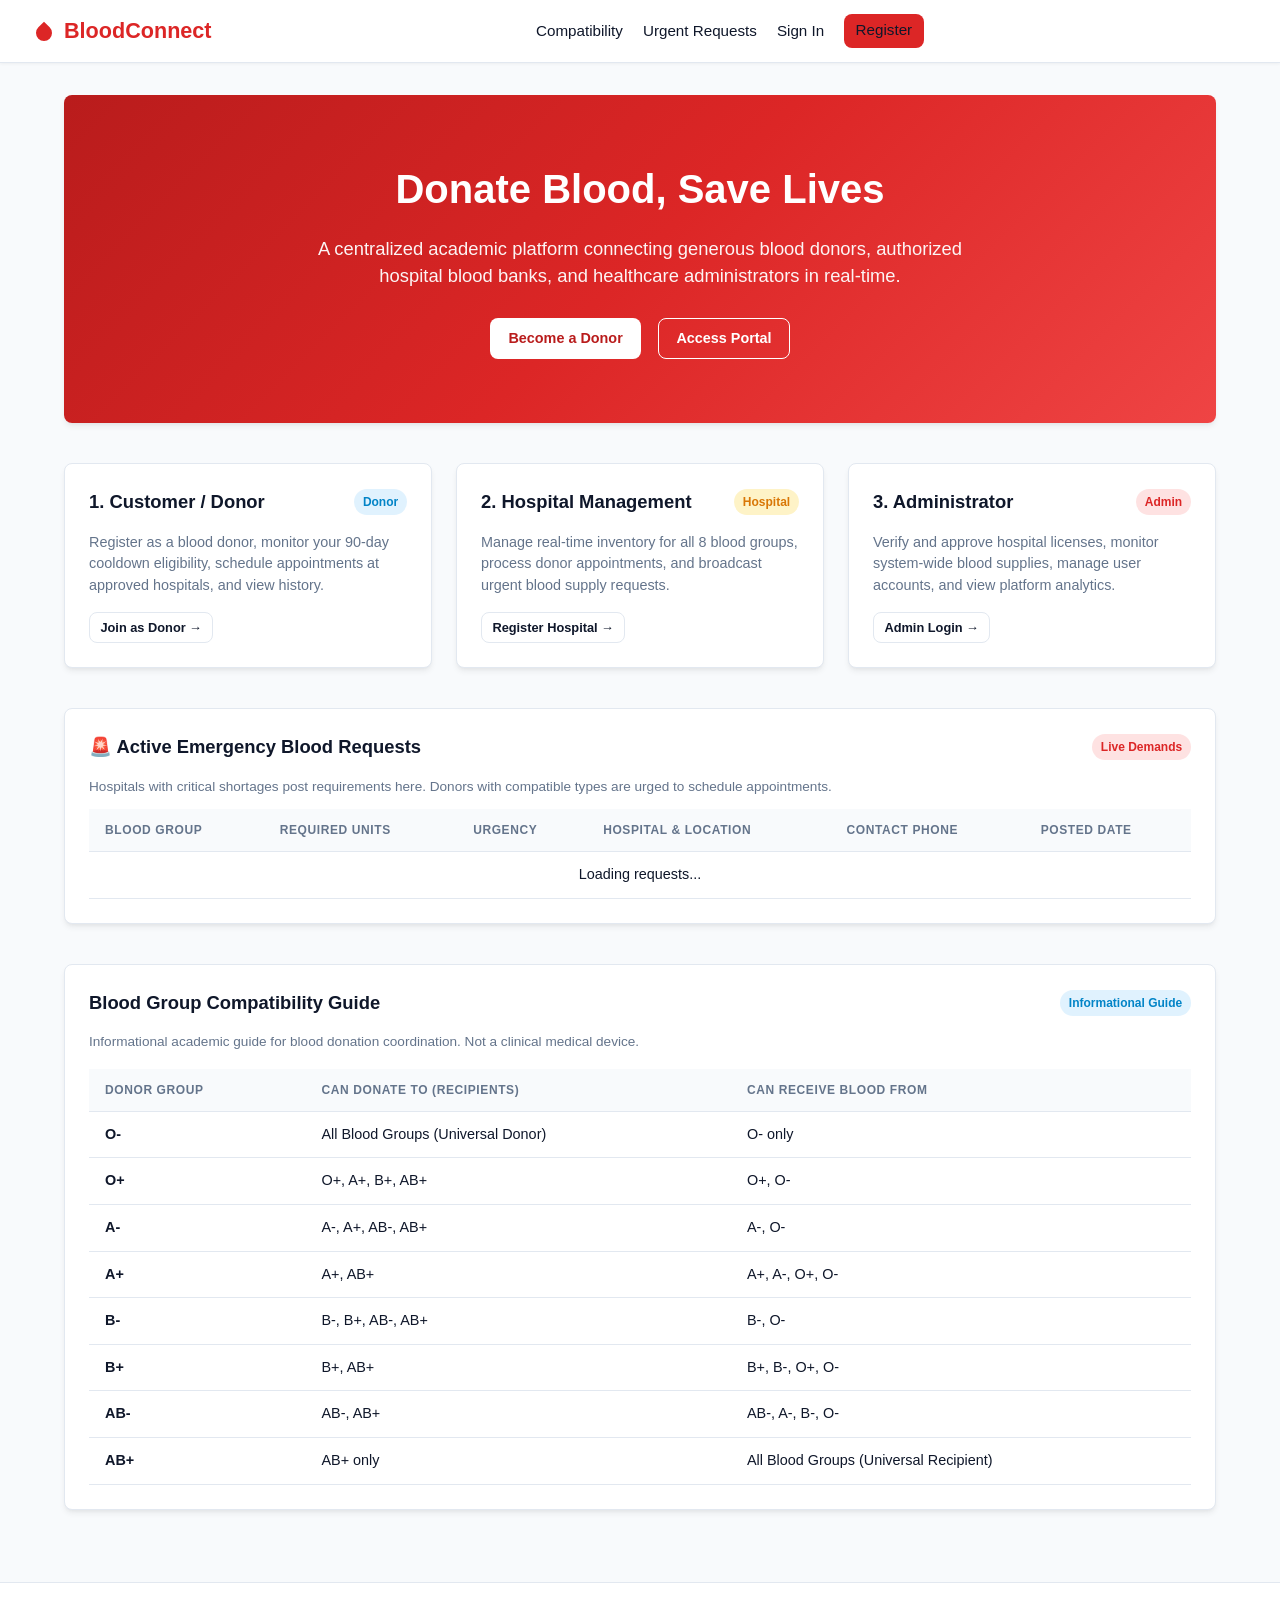
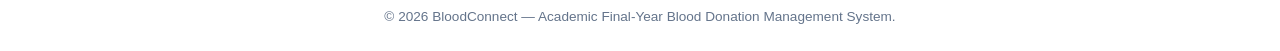
==== frontend/index.html @ 368a5631 "Initial BloodConnect release" ====
<!DOCTYPE html>
<html lang="en">
<head>
  <meta charset="UTF-8">
  <meta name="viewport" content="width=device-width, initial-scale=1.0">
  <title>BloodConnect — Blood Donation Management System</title>
  <link rel="stylesheet" href="css/style.css">
</head>
<body>

  <!-- Navigation Bar -->
  <nav class="navbar">
    <a href="index.html" class="nav-brand">
      <svg width="24" height="24" viewBox="0 0 24 24" fill="currentColor">
        <path d="M12 2.69l5.66 5.66a8 8 0 1 1-11.31 0z"/>
      </svg>
      BloodConnect
    </a>
    <ul class="nav-links">
      <li><a href="#compatibility">Compatibility</a></li>
      <li><a href="#urgent-requests">Urgent Requests</a></li>
      <li><a href="login.html">Sign In</a></li>
      <li><a href="register.html" class="btn btn-sm btn-primary">Register</a></li>
    </ul>
    <div id="navUserArea" class="nav-user"></div>
  </nav>

  <!-- Hero Section -->
  <div class="container">
    <section class="hero">
      <h1>Donate Blood, Save Lives</h1>
      <p>A centralized academic platform connecting generous blood donors, authorized hospital blood banks, and healthcare administrators in real-time.</p>
      <div>
        <a href="register.html" class="btn btn-primary" style="background:white; color:#b91c1c; margin-right: 0.75rem;">Become a Donor</a>
        <a href="login.html" class="btn btn-outline" style="border-color:white; color:white;">Access Portal</a>
      </div>
    </section>

    <!-- 3 Portals Explanation Cards -->
    <div class="grid grid-3" style="margin-bottom: 2.5rem;">
      <div class="card">
        <div class="card-title">
          <span>1. Customer / Donor</span>
          <span class="badge badge-info">Donor</span>
        </div>
        <p style="color:var(--text-muted); font-size:0.9rem; margin-bottom:1rem;">
          Register as a blood donor, monitor your 90-day cooldown eligibility, schedule appointments at approved hospitals, and view history.
        </p>
        <a href="register.html" class="btn btn-sm btn-outline">Join as Donor &rarr;</a>
      </div>

      <div class="card">
        <div class="card-title">
          <span>2. Hospital Management</span>
          <span class="badge badge-warning">Hospital</span>
        </div>
        <p style="color:var(--text-muted); font-size:0.9rem; margin-bottom:1rem;">
          Manage real-time inventory for all 8 blood groups, process donor appointments, and broadcast urgent blood supply requests.
        </p>
        <a href="register.html" class="btn btn-sm btn-outline">Register Hospital &rarr;</a>
      </div>

      <div class="card">
        <div class="card-title">
          <span>3. Administrator</span>
          <span class="badge badge-danger">Admin</span>
        </div>
        <p style="color:var(--text-muted); font-size:0.9rem; margin-bottom:1rem;">
          Verify and approve hospital licenses, monitor system-wide blood supplies, manage user accounts, and view platform analytics.
        </p>
        <a href="login.html" class="btn btn-sm btn-outline">Admin Login &rarr;</a>
      </div>
    </div>

    <!-- Live Urgent Blood Requests -->
    <section id="urgent-requests" class="card" style="margin-bottom: 2.5rem;">
      <div class="card-title">
        <span>🚨 Active Emergency Blood Requests</span>
        <span class="badge badge-danger">Live Demands</span>
      </div>
      <p style="font-size:0.85rem; color:var(--text-muted); margin-bottom: 0.5rem;">
        Hospitals with critical shortages post requirements here. Donors with compatible types are urged to schedule appointments.
      </p>
      <div class="table-responsive">
        <table>
          <thead>
            <tr>
              <th>Blood Group</th>
              <th>Required Units</th>
              <th>Urgency</th>
              <th>Hospital & Location</th>
              <th>Contact Phone</th>
              <th>Posted Date</th>
            </tr>
          </thead>
          <tbody id="publicRequestsBody">
            <tr><td colspan="6" style="text-align:center;">Loading requests...</td></tr>
          </tbody>
        </table>
      </div>
    </section>

    <!-- Blood Compatibility Matrix -->
    <section id="compatibility" class="card" style="margin-bottom: 2.5rem;">
      <div class="card-title">
        <span>Blood Group Compatibility Guide</span>
        <span class="badge badge-info">Informational Guide</span>
      </div>
      <p style="font-size:0.85rem; color:var(--text-muted); margin-bottom: 1rem;">
        Informational academic guide for blood donation coordination. Not a clinical medical device.
      </p>
      <div class="table-responsive">
        <table>
          <thead>
            <tr>
              <th>Donor Group</th>
              <th>Can Donate To (Recipients)</th>
              <th>Can Receive Blood From</th>
            </tr>
          </thead>
          <tbody>
            <tr><td><strong>O-</strong></td><td>All Blood Groups (Universal Donor)</td><td>O- only</td></tr>
            <tr><td><strong>O+</strong></td><td>O+, A+, B+, AB+</td><td>O+, O-</td></tr>
            <tr><td><strong>A-</strong></td><td>A-, A+, AB-, AB+</td><td>A-, O-</td></tr>
            <tr><td><strong>A+</strong></td><td>A+, AB+</td><td>A+, A-, O+, O-</td></tr>
            <tr><td><strong>B-</strong></td><td>B-, B+, AB-, AB+</td><td>B-, O-</td></tr>
            <tr><td><strong>B+</strong></td><td>B+, AB+</td><td>B+, B-, O+, O-</td></tr>
            <tr><td><strong>AB-</strong></td><td>AB-, AB+</td><td>AB-, A-, B-, O-</td></tr>
            <tr><td><strong>AB+</strong></td><td>AB+ only</td><td>All Blood Groups (Universal Recipient)</td></tr>
          </tbody>
        </table>
      </div>
    </section>
  </div>

  <!-- Footer -->
  <footer>
    <p>&copy; 2026 BloodConnect — Academic Final-Year Blood Donation Management System.</p>
  </footer>

  <script src="js/script.js"></script>
  <script>
    document.addEventListener("DOMContentLoaded", initLandingPage);
  </script>
</body>
</html>
---- frontend/css/style.css ----
/* ==========================================================================
   BloodConnect — Healthcare Management System Stylesheet
   Clean, modern, accessible design for academic demonstration
   ========================================================================== */

:root {
  --primary: #dc2626;
  --primary-dark: #b91c1c;
  --primary-light: #fee2e2;
  --primary-hover: #991b1b;
  --bg-page: #f8fafc;
  --bg-card: #ffffff;
  --text-main: #0f172a;
  --text-muted: #64748b;
  --border: #e2e8f0;
  --border-focus: #ef4444;
  --success: #16a34a;
  --success-bg: #dcfce7;
  --warning: #d97706;
  --warning-bg: #fef3c7;
  --danger: #dc2626;
  --danger-bg: #fee2e2;
  --radius: 8px;
  --shadow: 0 4px 6px -1px rgba(0, 0, 0, 0.07), 0 2px 4px -2px rgba(0, 0, 0, 0.05);
}

* {
  box-sizing: border-box;
  margin: 0;
  padding: 0;
}

body {
  font-family: -apple-system, BlinkMacSystemFont, "Segoe UI", Roboto, "Helvetica Neue", Arial, sans-serif;
  background-color: var(--bg-page);
  color: var(--text-main);
  line-height: 1.5;
  min-height: 100vh;
  display: flex;
  flex-direction: column;
}

/* ---------------- Navbar ---------------- */
.navbar {
  background: #ffffff;
  border-bottom: 1px solid var(--border);
  padding: 0.85rem 2rem;
  display: flex;
  justify-content: space-between;
  align-items: center;
  position: sticky;
  top: 0;
  z-index: 100;
  box-shadow: 0 1px 3px rgba(0,0,0,0.05);
}

.nav-brand {
  display: flex;
  align-items: center;
  gap: 0.5rem;
  font-size: 1.35rem;
  font-weight: 700;
  color: var(--primary);
  text-decoration: none;
}

.nav-links {
  display: flex;
  align-items: center;
  gap: 1.25rem;
  list-style: none;
}

.nav-links a {
  text-decoration: none;
  color: var(--text-main);
  font-weight: 500;
  font-size: 0.95rem;
  transition: color 0.15s ease;
}

.nav-links a:hover {
  color: var(--primary);
}

.nav-user {
  display: flex;
  align-items: center;
  gap: 1rem;
}

.user-badge {
  background: var(--primary-light);
  color: var(--primary-dark);
  padding: 0.25rem 0.65rem;
  border-radius: 999px;
  font-size: 0.8rem;
  font-weight: 600;
  text-transform: uppercase;
}

/* ---------------- Layout & Containers ---------------- */
.container {
  max-width: 1200px;
  margin: 0 auto;
  padding: 2rem 1.5rem;
  flex: 1;
  width: 100%;
}

.hero {
  background: linear-gradient(135deg, #b91c1c 0%, #dc2626 50%, #ef4444 100%);
  color: white;
  padding: 4rem 2rem;
  border-radius: var(--radius);
  text-align: center;
  margin-bottom: 2.5rem;
  box-shadow: var(--shadow);
}

.hero h1 {
  font-size: 2.5rem;
  font-weight: 800;
  margin-bottom: 1rem;
}

.hero p {
  font-size: 1.15rem;
  max-width: 700px;
  margin: 0 auto 1.75rem auto;
  opacity: 0.95;
}

/* ---------------- Cards & Grid ---------------- */
.grid {
  display: grid;
  gap: 1.5rem;
}

.grid-3 {
  grid-template-columns: repeat(auto-fit, minmax(320px, 1fr));
}

.grid-2 {
  grid-template-columns: repeat(auto-fit, minmax(400px, 1fr));
}

.grid-4 {
  grid-template-columns: repeat(auto-fit, minmax(220px, 1fr));
}

.card {
  background: var(--bg-card);
  border: 1px solid var(--border);
  border-radius: var(--radius);
  padding: 1.5rem;
  box-shadow: var(--shadow);
}

.card-title {
  font-size: 1.15rem;
  font-weight: 700;
  color: var(--text-main);
  margin-bottom: 1rem;
  display: flex;
  align-items: center;
  justify-content: space-between;
}

.stat-card {
  background: white;
  border: 1px solid var(--border);
  border-radius: var(--radius);
  padding: 1.25rem;
  box-shadow: var(--shadow);
  border-left: 4px solid var(--primary);
}

.stat-label {
  font-size: 0.85rem;
  color: var(--text-muted);
  text-transform: uppercase;
  font-weight: 600;
}

.stat-val {
  font-size: 2rem;
  font-weight: 800;
  color: var(--text-main);
  margin-top: 0.35rem;
}

/* ---------------- Buttons ---------------- */
.btn {
  display: inline-flex;
  align-items: center;
  justify-content: center;
  padding: 0.55rem 1.1rem;
  font-size: 0.9rem;
  font-weight: 600;
  border-radius: var(--radius);
  border: 1px solid transparent;
  cursor: pointer;
  text-decoration: none;
  transition: all 0.15s ease;
}

.btn-primary {
  background: var(--primary);
  color: white;
}
.btn-primary:hover {
  background: var(--primary-dark);
}

.btn-outline {
  background: transparent;
  border-color: var(--border);
  color: var(--text-main);
}
.btn-outline:hover {
  background: #f1f5f9;
}

.btn-success {
  background: var(--success);
  color: white;
}
.btn-success:hover {
  background: #15803d;
}

.btn-danger {
  background: var(--danger);
  color: white;
}
.btn-danger:hover {
  background: #b91c1c;
}

.btn-sm {
  padding: 0.3rem 0.65rem;
  font-size: 0.8rem;
}

/* ---------------- Forms ---------------- */
.form-group {
  margin-bottom: 1.15rem;
}

.form-group label {
  display: block;
  font-size: 0.85rem;
  font-weight: 600;
  margin-bottom: 0.35rem;
  color: var(--text-main);
}

.form-control {
  width: 100%;
  padding: 0.6rem 0.85rem;
  border: 1px solid var(--border);
  border-radius: var(--radius);
  font-size: 0.95rem;
  color: var(--text-main);
  background: #ffffff;
  outline: none;
  transition: border-color 0.15s ease;
}

.form-control:focus {
  border-color: var(--border-focus);
  box-shadow: 0 0 0 3px rgba(220, 38, 38, 0.15);
}

/* ---------------- Tables ---------------- */
.table-responsive {
  overflow-x: auto;
  margin-top: 0.75rem;
}

table {
  width: 100%;
  border-collapse: collapse;
  text-align: left;
  font-size: 0.9rem;
}

th, td {
  padding: 0.75rem 1rem;
  border-bottom: 1px solid var(--border);
}

th {
  background: #f8fafc;
  font-weight: 600;
  color: var(--text-muted);
  text-transform: uppercase;
  font-size: 0.75rem;
  letter-spacing: 0.05em;
}

tr:hover {
  background: #f8fafc;
}

/* ---------------- Badges ---------------- */
.badge {
  display: inline-block;
  padding: 0.25rem 0.55rem;
  border-radius: 999px;
  font-size: 0.75rem;
  font-weight: 600;
}

.badge-success { background: var(--success-bg); color: var(--success); }
.badge-warning { background: var(--warning-bg); color: var(--warning); }
.badge-danger { background: var(--danger-bg); color: var(--danger); }
.badge-info { background: #e0f2fe; color: #0284c7; }

/* ---------------- Alerts / Banner ---------------- */
.alert {
  padding: 0.85rem 1.25rem;
  border-radius: var(--radius);
  margin-bottom: 1.25rem;
  font-size: 0.9rem;
  font-weight: 500;
}

.alert-success { background: var(--success-bg); color: #166534; border: 1px solid #bbf7d0; }
.alert-danger { background: var(--danger-bg); color: #991b1b; border: 1px solid #fecaca; }
.alert-info { background: #f0f9ff; color: #0369a1; border: 1px solid #bae6fd; }

/* ---------------- Blood Group Boxes ---------------- */
.inventory-grid {
  display: grid;
  grid-template-columns: repeat(4, 1fr);
  gap: 1rem;
  margin-top: 1rem;
}

.inventory-card {
  border: 1px solid var(--border);
  border-radius: var(--radius);
  padding: 1rem;
  text-align: center;
  background: white;
}

.blood-type {
  font-size: 1.35rem;
  font-weight: 800;
  color: var(--primary);
}

.blood-units {
  font-size: 1.75rem;
  font-weight: 700;
  margin: 0.25rem 0;
}

/* ---------------- Footer ---------------- */
footer {
  background: white;
  border-top: 1px solid var(--border);
  padding: 1.5rem 2rem;
  text-align: center;
  font-size: 0.85rem;
  color: var(--text-muted);
  margin-top: auto;
}
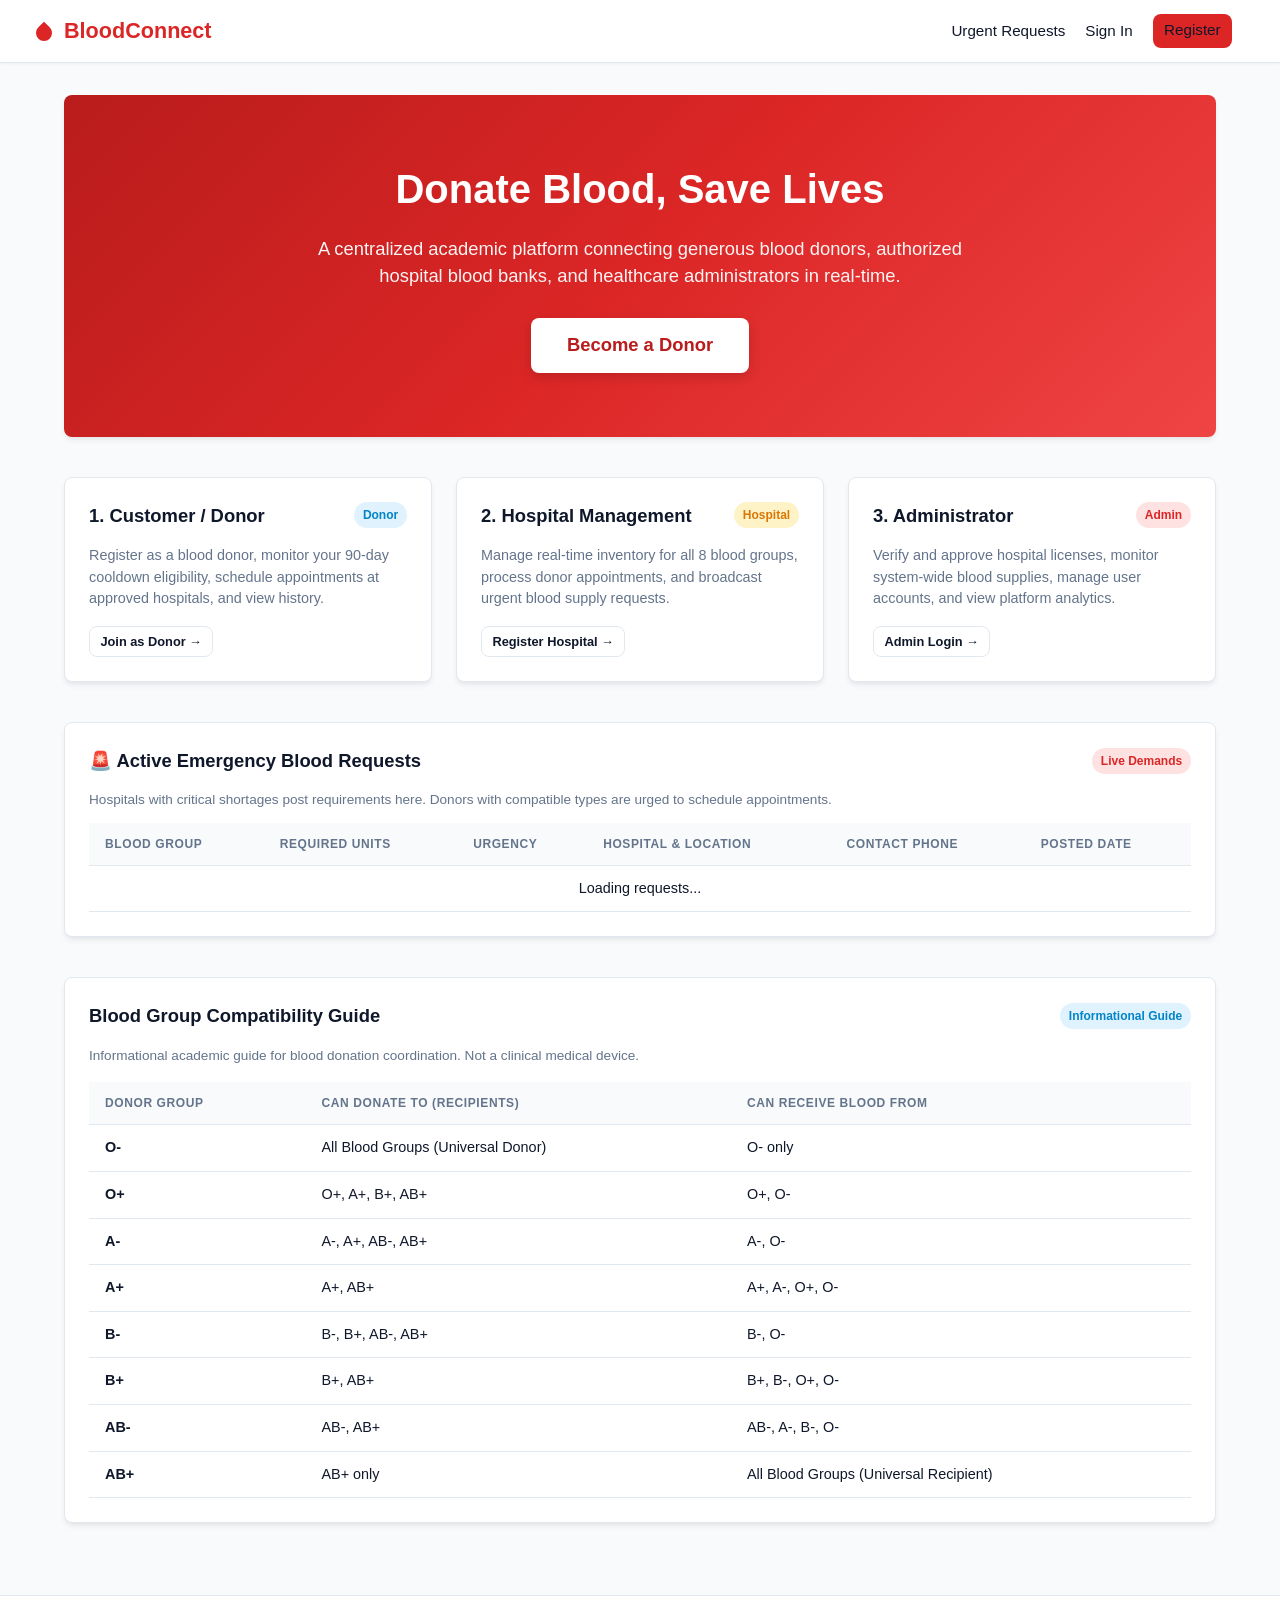
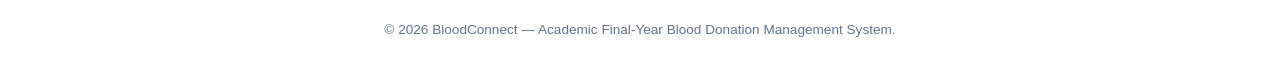
==== commit b953dd73: "fix: update homepage navbar and donor CTA" ====
--- a/frontend/index.html
+++ b/frontend/index.html
@@ -16,13 +16,12 @@
       </svg>
       BloodConnect
     </a>
-    <ul class="nav-links">
-      <li><a href="#compatibility">Compatibility</a></li>
+    <ul class="nav-links" style="margin-left: auto;">
       <li><a href="#urgent-requests">Urgent Requests</a></li>
       <li><a href="login.html">Sign In</a></li>
       <li><a href="register.html" class="btn btn-sm btn-primary">Register</a></li>
     </ul>
-    <div id="navUserArea" class="nav-user"></div>
+    <div id="navUserArea" class="nav-user" style="margin-left: 1rem;"></div>
   </nav>
 
   <!-- Hero Section -->
@@ -31,8 +30,7 @@
       <h1>Donate Blood, Save Lives</h1>
       <p>A centralized academic platform connecting generous blood donors, authorized hospital blood banks, and healthcare administrators in real-time.</p>
       <div>
-        <a href="register.html" class="btn btn-primary" style="background:white; color:#b91c1c; margin-right: 0.75rem;">Become a Donor</a>
-        <a href="login.html" class="btn btn-outline" style="border-color:white; color:white;">Access Portal</a>
+        <a href="register.html" class="btn btn-primary" style="background: white; color: #b91c1c; font-size: 1.15rem; font-weight: 700; padding: 0.85rem 2.25rem; box-shadow: 0 4px 12px rgba(0,0,0,0.15); border: none;">Become a Donor</a>
       </div>
     </section>
 
